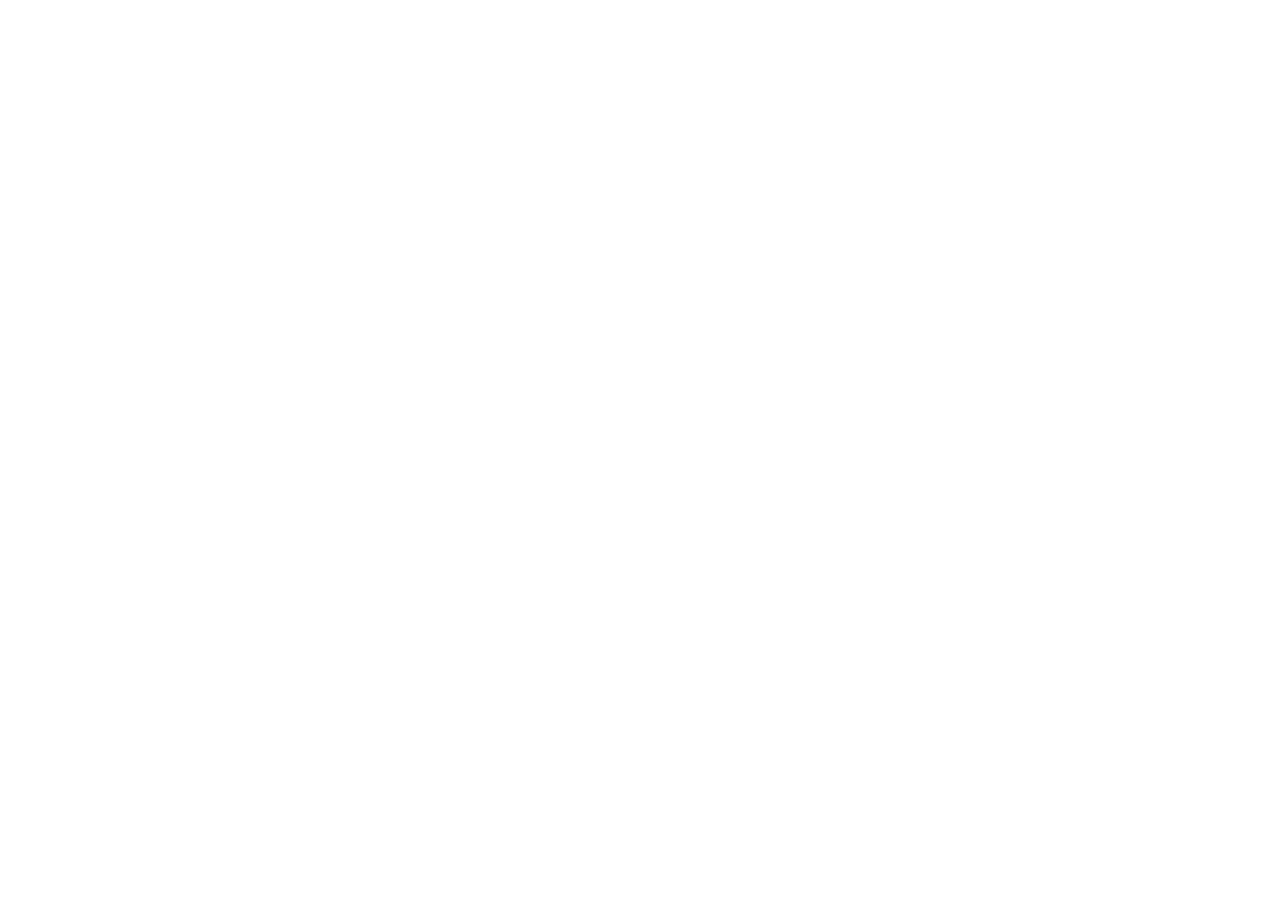
==== FrontEnd/login.html @ 94660f0f "création de login.html, login.js" ====
<!DOCTYPE html>
<html lang="fr">

<head>
    <meta charset="UTF-8">
    <title>Sophie Bluel - Architecte d'intérieur</title>
    <meta name="viewport" content="width=device-width, initial-scale=1.0">
    <link rel="preconnect" href="https://fonts.googleapis.com">
    <link rel="preconnect" href="https://fonts.gstatic.com" crossorigin>
    <link href="https://fonts.googleapis.com/css2?family=Syne:wght@700;800&family=Work+Sans&display=swap"
        rel="stylesheet">
    <meta name="description" content="">
    <link rel="stylesheet" href="./assets/style.css">
    <script src="../backend/login.js</script>
</head>
---- FrontEnd/assets/style.css ----
/* http://meyerweb.com/eric/tools/css/reset/
   v2.0 | 20110126
   License: none (public domain)
*/

html, body, div, span, applet, object, iframe,
h1, h2, h3, h4, h5, h6, p, blockquote, pre,
a, abbr, acronym, address, big, cite, code,
del, dfn, em, img, ins, kbd, q, s, samp,
small, strike, strong, sub, sup, tt, var,
b, u, i, center,
dl, dt, dd, ol, ul, li,
fieldset, form, label, legend,
table, caption, tbody, tfoot, thead, tr, th, td,
article, aside, canvas, details, embed,
figure, figcaption, footer, header, hgroup,
menu, nav, output, ruby, section, summary,
time, mark, audio, video {
	margin: 0;
	padding: 0;
	border: 0;
	font-size: 100%;
	font: inherit;
	vertical-align: baseline;
}
/* HTML5 display-role reset for older browsers */
article, aside, details, figcaption, figure,
footer, header, hgroup, menu, nav, section {
	display: block;
}
body {
	line-height: 1;
}
ol, ul {
	list-style: none;
}
blockquote, q {
	quotes: none;
}
blockquote:before, blockquote:after,
q:before, q:after {
	content: '';
	content: none;
}
table {
	border-collapse: collapse;
	border-spacing: 0;
}
/** end reset css**/
body {
	max-width: 1140px;
	margin:auto;
	font-family: 'Work Sans' ;
	font-size: 14px;
}
header {
	display: flex;
	justify-content: space-between;
	margin: 50px 0
}
section {
	margin: 50px 0
}

h1{
	display: flex;
	flex-direction: column;
	font-family: 'Syne';
	font-size: 22px;
	font-weight: 800;
	color: #B1663C
}

h1 > span {
	font-family: 'Work Sans';
	font-size:10px;
	letter-spacing: 0.1em;
;
}

h2{
	font-family: 'Syne';
	font-weight: 700;
	font-size: 30px;
	color: #1D6154
}
nav ul {
	display: flex;
	align-items: center;
	list-style-type: none;

}
nav li {
	padding: 0 10px;
	font-size: 1.2em;
}

li:hover {
	color: #B1663C;
}
#introduction {
	display: flex;
	align-items: center;
}
#introduction figure {
	flex: 1
}
#introduction img {
	display: block;
	margin: auto;
	width: 80%;
}

#introduction article {
	flex: 1
}
#introduction h2 {
	margin-bottom: 1em;
}

#introduction p {
	margin-bottom: 0.5em;
}
#portfolio h2 {
	text-align: center;
	margin-bottom: 1em;
}
.gallery {
	width: 100%;
	display: grid;
	grid-template-columns: 1fr 1fr 1fr;
	grid-column-gap: 20px;
	grid-row-gap: 20px;
}

.gallery img {
	width: 100%;

}
#contact {
	width: 50%;
margin: auto;
}
#contact > * {
	text-align: center;

}
#contact h2{
	margin-bottom: 20px;
}
#contact form {
	text-align: left;
	margin-top:30px;
	display: flex;
	flex-direction: column;
}

#contact input {
	height: 50px;
	font-size: 1.2em;
	border: none;
	box-shadow: 0px 4px 14px rgba(0, 0, 0, 0.09);
}
#contact label {
	margin: 2em 0 1em 0;
}
#contact textarea {
	border: none;
	box-shadow: 0px 4px 14px rgba(0, 0, 0, 0.09);
}

input[type="submit"]{
	font-family: 'Syne';
	font-weight: 700;
	color: white;
	background-color: #1D6154;
	margin : 2em auto ;
	width: 180px;
	text-align: center;
	border-radius: 60px ;
}

footer nav ul {
	display: flex;
	justify-content: flex-end;
	margin: 2em
}
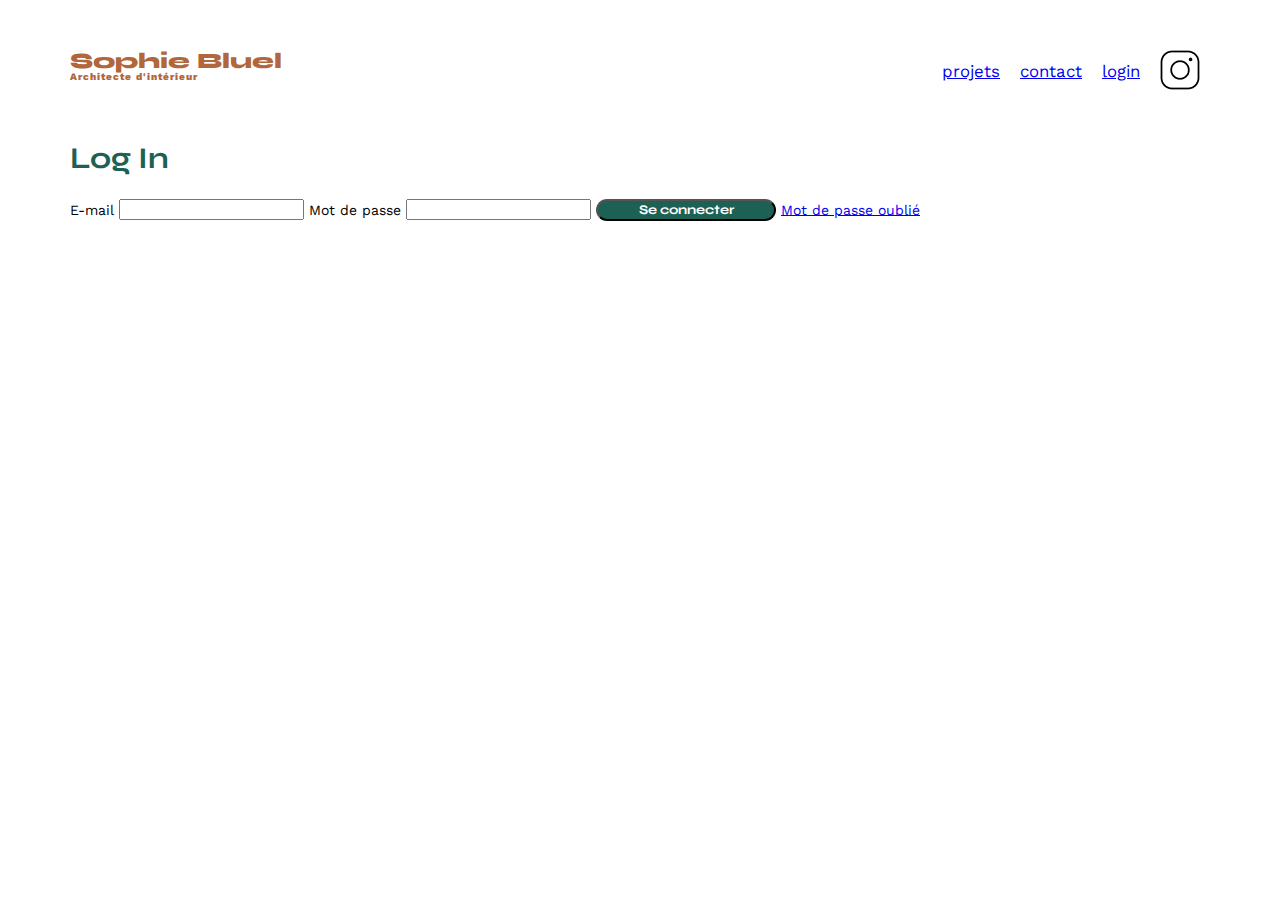
==== commit eec80609: "création html login" ====
--- a/FrontEnd/login.html
+++ b/FrontEnd/login.html
@@ -11,6 +11,44 @@
         rel="stylesheet">
     <meta name="description" content="">
     <link rel="stylesheet" href="./assets/style.css">
-    <script src="../backend/login.js</script>
+    <script src="../backend/login.js"> </script>
 </head>
 
+<body>
+    <header>
+        <h1>Sophie Bluel <span>Architecte d'intérieur</span></h1>
+        <nav>
+            <ul>
+                <li> <a href="index.html">projets</a></li>
+                <li> <a href="#">contact</a></li>
+                <li> <a href="login.html"> login</a></li>
+                <li> <img src="./assets/icons/instagram.png" alt="Instagram"></li>
+            </ul>
+        </nav>
+    </header>
+
+    <main>
+        <section class="login">
+            <h2>Log In</h2>
+            <form>
+                <label for="email"> E-mail</label>
+                <input class="login1" type="email" id="email">
+                <label for="password"> Mot de passe</label>
+                <input class="login2" type="password" id="password">
+                <input type="submit" id="submit" value="Se connecter">
+                <a class="login3" href="#">Mot de passe oublié</a>
+            </form>
+
+
+
+
+
+
+        </section>
+    </main>
+
+
+
+
+
+</body>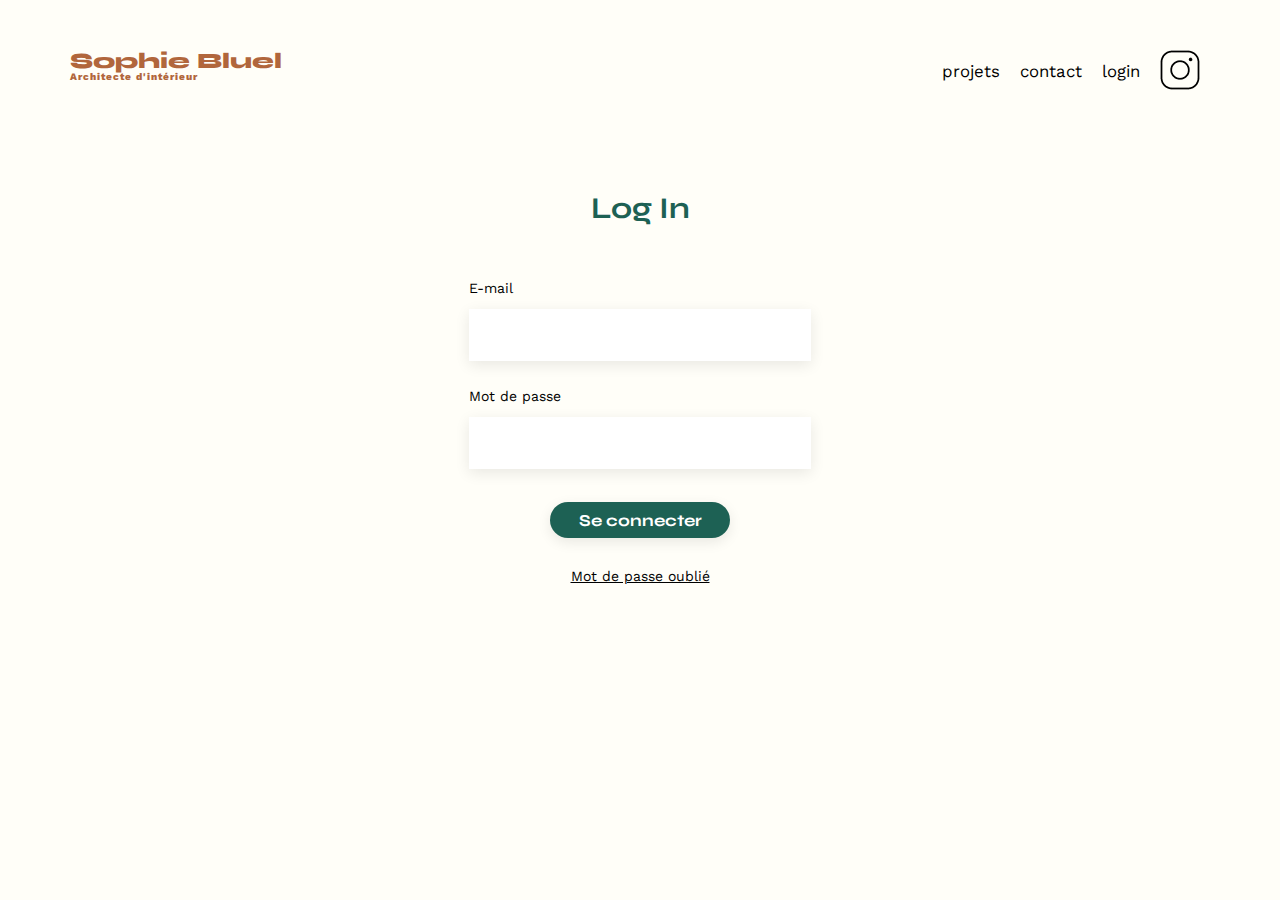
==== commit 79d042f5: "deplacement du script en bas du html. ajout des filtres dans le JS." ====
--- a/FrontEnd/login.html
+++ b/FrontEnd/login.html
@@ -11,7 +11,7 @@
         rel="stylesheet">
     <meta name="description" content="">
     <link rel="stylesheet" href="./assets/style.css">
-    <script src="../backend/login.js"> </script>
+    <script src="assets/login.js"> </script>
 </head>
 
 <body>
--- a/FrontEnd/assets/style.css
+++ b/FrontEnd/assets/style.css
@@ -3,19 +3,88 @@
    License: none (public domain)
 */
 
-html, body, div, span, applet, object, iframe,
-h1, h2, h3, h4, h5, h6, p, blockquote, pre,
-a, abbr, acronym, address, big, cite, code,
-del, dfn, em, img, ins, kbd, q, s, samp,
-small, strike, strong, sub, sup, tt, var,
-b, u, i, center,
-dl, dt, dd, ol, ul, li,
-fieldset, form, label, legend,
-table, caption, tbody, tfoot, thead, tr, th, td,
-article, aside, canvas, details, embed,
-figure, figcaption, footer, header, hgroup,
-menu, nav, output, ruby, section, summary,
-time, mark, audio, video {
+html,
+body,
+div,
+span,
+applet,
+object,
+iframe,
+h1,
+h2,
+h3,
+h4,
+h5,
+h6,
+p,
+blockquote,
+pre,
+a,
+abbr,
+acronym,
+address,
+big,
+cite,
+code,
+del,
+dfn,
+em,
+img,
+ins,
+kbd,
+q,
+s,
+samp,
+small,
+strike,
+strong,
+sub,
+sup,
+tt,
+var,
+b,
+u,
+i,
+center,
+dl,
+dt,
+dd,
+ol,
+ul,
+li,
+fieldset,
+form,
+label,
+legend,
+table,
+caption,
+tbody,
+tfoot,
+thead,
+tr,
+th,
+td,
+article,
+aside,
+canvas,
+details,
+embed,
+figure,
+figcaption,
+footer,
+header,
+hgroup,
+menu,
+nav,
+a,
+output,
+ruby,
+section,
+summary,
+time,
+mark,
+audio,
+video {
 	margin: 0;
 	padding: 0;
 	border: 0;
@@ -23,46 +92,74 @@
 	font: inherit;
 	vertical-align: baseline;
 }
+
 /* HTML5 display-role reset for older browsers */
-article, aside, details, figcaption, figure,
-footer, header, hgroup, menu, nav, section {
+article,
+aside,
+details,
+figcaption,
+figure,
+footer,
+header,
+hgroup,
+menu,
+nav,
+section {
 	display: block;
 }
+
 body {
 	line-height: 1;
-}
-ol, ul {
+	background-color: #FFFEF8;
+}
+
+ol,
+ul {
 	list-style: none;
 }
-blockquote, q {
+
+blockquote,
+q {
 	quotes: none;
 }
-blockquote:before, blockquote:after,
-q:before, q:after {
+
+blockquote:before,
+blockquote:after,
+q:before,
+q:after {
 	content: '';
 	content: none;
 }
+
 table {
 	border-collapse: collapse;
 	border-spacing: 0;
 }
+
 /** end reset css**/
 body {
 	max-width: 1140px;
-	margin:auto;
-	font-family: 'Work Sans' ;
+	margin: auto;
+	font-family: 'Work Sans';
 	font-size: 14px;
 }
+
 header {
 	display: flex;
 	justify-content: space-between;
 	margin: 50px 0
 }
+
+a {
+	text-decoration: none;
+	color: black;
+}
+
 section {
 	margin: 50px 0
 }
 
-h1{
+h1 {
 	display: flex;
 	flex-direction: column;
 	font-family: 'Syne';
@@ -71,25 +168,27 @@
 	color: #B1663C
 }
 
-h1 > span {
+h1>span {
 	font-family: 'Work Sans';
-	font-size:10px;
+	font-size: 10px;
 	letter-spacing: 0.1em;
-;
-}
-
-h2{
+	;
+}
+
+h2 {
 	font-family: 'Syne';
 	font-weight: 700;
 	font-size: 30px;
 	color: #1D6154
 }
+
 nav ul {
 	display: flex;
 	align-items: center;
 	list-style-type: none;
 
 }
+
 nav li {
 	padding: 0 10px;
 	font-size: 1.2em;
@@ -98,13 +197,16 @@
 li:hover {
 	color: #B1663C;
 }
+
 #introduction {
 	display: flex;
 	align-items: center;
 }
+
 #introduction figure {
 	flex: 1
 }
+
 #introduction img {
 	display: block;
 	margin: auto;
@@ -114,6 +216,7 @@
 #introduction article {
 	flex: 1
 }
+
 #introduction h2 {
 	margin-bottom: 1em;
 }
@@ -121,10 +224,12 @@
 #introduction p {
 	margin-bottom: 0.5em;
 }
+
 #portfolio h2 {
 	text-align: center;
 	margin-bottom: 1em;
 }
+
 .gallery {
 	width: 100%;
 	display: grid;
@@ -137,20 +242,24 @@
 	width: 100%;
 
 }
+
 #contact {
 	width: 50%;
-margin: auto;
-}
-#contact > * {
-	text-align: center;
-
-}
-#contact h2{
+	margin: auto;
+}
+
+#contact>* {
+	text-align: center;
+
+}
+
+#contact h2 {
 	margin-bottom: 20px;
 }
+
 #contact form {
 	text-align: left;
-	margin-top:30px;
+	margin-top: 30px;
 	display: flex;
 	flex-direction: column;
 }
@@ -161,28 +270,116 @@
 	border: none;
 	box-shadow: 0px 4px 14px rgba(0, 0, 0, 0.09);
 }
+
 #contact label {
 	margin: 2em 0 1em 0;
 }
+
 #contact textarea {
 	border: none;
 	box-shadow: 0px 4px 14px rgba(0, 0, 0, 0.09);
 }
 
-input[type="submit"]{
+input[type="submit"] {
 	font-family: 'Syne';
 	font-weight: 700;
 	color: white;
 	background-color: #1D6154;
-	margin : 2em auto ;
+	margin: 2em auto;
 	width: 180px;
 	text-align: center;
-	border-radius: 60px ;
+	border-radius: 60px;
+}
+
+/* PAGE LOGIN */
+
+.login {
+	width: 30%;
+	margin: auto;
+	text-align: center;
+	margin-top: 100px;
+}
+
+.login h2 {
+	margin-bottom: 20px;
+}
+
+.login form {
+	display: flex;
+	flex-direction: column;
+	text-align: left;
+	margin-top: 30px;
+}
+
+.login form label {
+	margin: 2em 0 1em 0;
+}
+
+.login form input {
+	height: 50px;
+	border: none;
+	font-size: 1.2em;
+	box-shadow: 0px 4px 14px rgba(0, 0, 0, 0.09);
+	outline: none;
+}
+
+.login form input[type="submit"] {
+	font-family: 'Syne';
+	font-weight: 700;
+	color: white;
+	background-color: #1D6154;
+	margin: 2em auto 0 auto;
+	width: 180px;
+	text-align: center;
+	border-radius: 60px;
+	height: 36px;
+}
+
+.login form a {
+	margin: 31px auto 0px auto;
+	text-decoration: underline;
+}
+
+
+/*classe pour les filtres*/
+
+.categories {
+	display: flex;
+	justify-content: center;
+	margin: 50px 0px;
+}
+
+.button {
+	font-family: 'Syne';
+	font-style: normal;
+	font-weight: 700;
+	font-size: 16px;
+	line-height: 19px;
+	text-align: center;
+	height: 37px;
+	padding: 0 1.6rem;
+	color: #1D6154;
+	background-color: transparent;
+	border: 1px solid #1D6154;
+	border-radius: 60px;
+	margin: 0px 5px;
+	cursor: pointer;
+}
+
+/* gallery */
+
+figcaption {
+	color: #3D3D3D;
+	font-size: 13px;
+	font-family: Work Sans;
+	font-weight: 400;
+	word-wrap: break-word;
+	margin-top: 10px;
+	margin-bottom: 0px;
 }
 
 footer nav ul {
 	display: flex;
 	justify-content: flex-end;
 	margin: 2em
-}
-
+}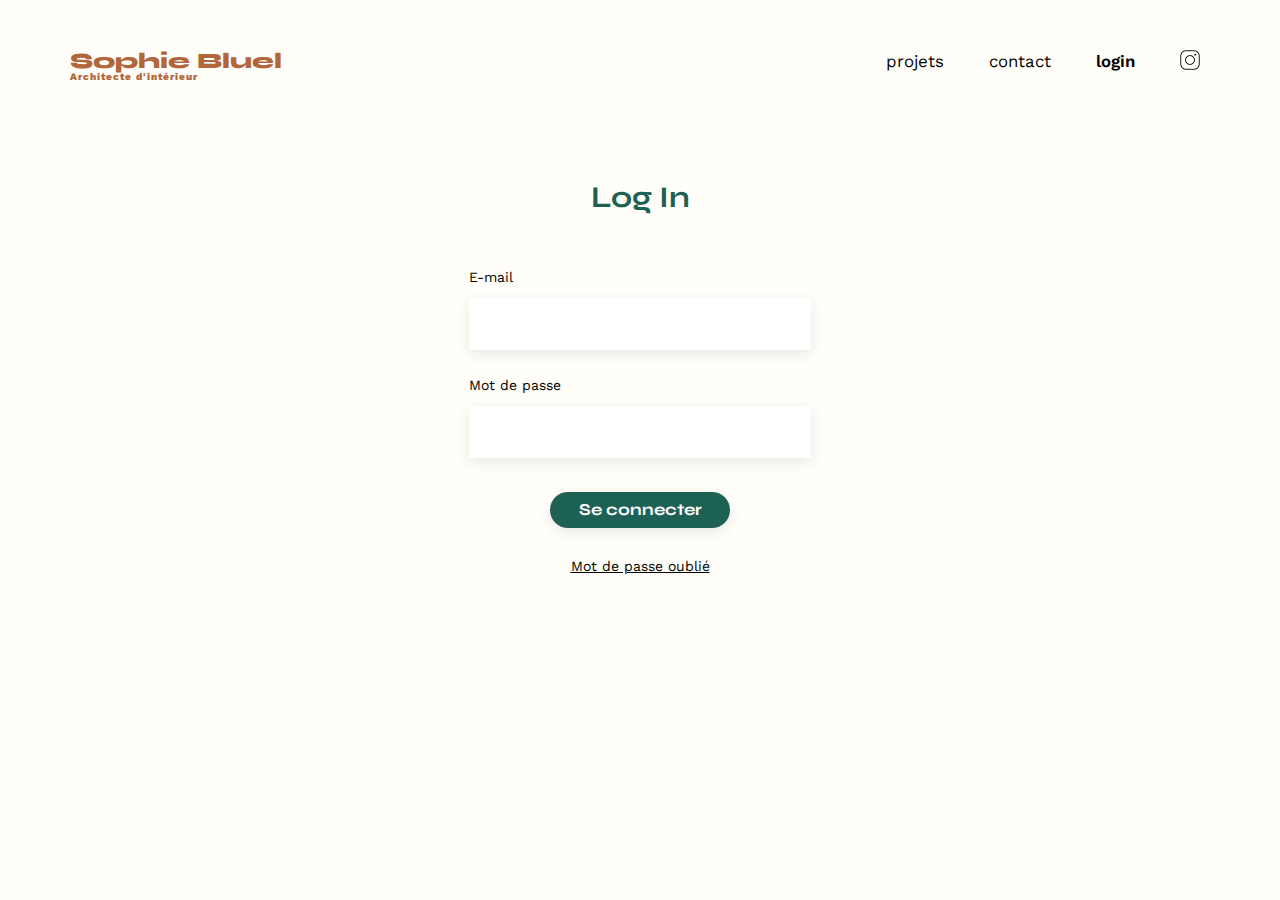
==== commit bbf43296: "Création+CSS de errormessage red, div h2modal, filtres button-active" ====
--- a/FrontEnd/login.html
+++ b/FrontEnd/login.html
@@ -7,21 +7,23 @@
     <meta name="viewport" content="width=device-width, initial-scale=1.0">
     <link rel="preconnect" href="https://fonts.googleapis.com">
     <link rel="preconnect" href="https://fonts.gstatic.com" crossorigin>
-    <link href="https://fonts.googleapis.com/css2?family=Syne:wght@700;800&family=Work+Sans&display=swap"
-        rel="stylesheet">
+	<link href="https://fonts.googleapis.com/css2?family=Syne:wght@400;500;600;700;800&
+	family=Work+Sans:ital,wght@0,100;0,200;0,300;0,400;0,500;0,600;0,700;0,800;0,900;1,100;1,200;1,300;1,
+	400;1,500;1,600;1,700;1,800;1,900&display=swap" rel="stylesheet">
     <meta name="description" content="">
     <link rel="stylesheet" href="./assets/style.css">
     <script src="assets/login.js"> </script>
 </head>
 
 <body>
+    <div class="maincontainer">
     <header>
         <h1>Sophie Bluel <span>Architecte d'intérieur</span></h1>
         <nav>
             <ul>
                 <li> <a href="index.html">projets</a></li>
                 <li> <a href="#">contact</a></li>
-                <li> <a href="login.html"> login</a></li>
+                <li> <a href="login.html" class="active"> login</a></li>
                 <li> <img src="./assets/icons/instagram.png" alt="Instagram"></li>
             </ul>
         </nav>
@@ -50,5 +52,5 @@
 
 
 
-
+</div>
 </body>--- a/FrontEnd/assets/style.css
+++ b/FrontEnd/assets/style.css
@@ -5,6 +5,7 @@
 
 html,
 body,
+.maincontainer,
 div,
 span,
 applet,
@@ -137,7 +138,7 @@
 }
 
 /** end reset css**/
-body {
+.maincontainer {
 	max-width: 1140px;
 	margin: auto;
 	font-family: 'Work Sans';
@@ -186,6 +187,8 @@
 	display: flex;
 	align-items: center;
 	list-style-type: none;
+	gap: 25px;
+	/*Ajout du gap*/
 
 }
 
@@ -194,6 +197,11 @@
 	font-size: 1.2em;
 }
 
+nav li img {
+	width: 20px;
+	height: 20px;
+}
+
 li:hover {
 	color: #B1663C;
 }
@@ -201,6 +209,9 @@
 #introduction {
 	display: flex;
 	align-items: center;
+	margin-left: 75px;
+	/* MODIFICATION DE LIMAGE ET DU TXT qui etaient trop gros+ pas centré+couleur grise*/
+	gap: 40px;
 }
 
 #introduction figure {
@@ -208,13 +219,15 @@
 }
 
 #introduction img {
+	/* MODIFICATION DE LIMAGE ET DU TXT qui etaient trop gros+ pas centré+couleur grise*/
 	display: block;
 	margin: auto;
-	width: 80%;
+	width: 474px;
+	height: 355px;
 }
 
 #introduction article {
-	flex: 1
+	flex: 1;
 }
 
 #introduction h2 {
@@ -222,20 +235,20 @@
 }
 
 #introduction p {
-	margin-bottom: 0.5em;
-}
-
-#portfolio h2 {
-	text-align: center;
 	margin-bottom: 1em;
+	width: 404px;
+	color: #3D3D3D;
 }
 
 .gallery {
 	width: 100%;
 	display: grid;
-	grid-template-columns: 1fr 1fr 1fr;
+	justify-content: center;
+	grid-template-columns: 0fr 0fr 0fr;
+	/* Modification de la grid pour que 
+	toute les images fassent la mm taille + centrée= espace en bas*/
 	grid-column-gap: 20px;
-	grid-row-gap: 20px;
+	grid-row-gap: 45px;
 }
 
 .gallery img {
@@ -246,6 +259,11 @@
 #contact {
 	width: 50%;
 	margin: auto;
+	padding-top: 30px;
+	display: flex;
+	flex-direction: column;
+	align-content: center;
+	justify-content: center;
 }
 
 #contact>* {
@@ -259,13 +277,16 @@
 
 #contact form {
 	text-align: left;
-	margin-top: 30px;
+	padding-top: 30px;
 	display: flex;
 	flex-direction: column;
+	justify-content: center;
+	margin: auto;
 }
 
 #contact input {
 	height: 50px;
+	width: 379px;
 	font-size: 1.2em;
 	border: none;
 	box-shadow: 0px 4px 14px rgba(0, 0, 0, 0.09);
@@ -278,20 +299,26 @@
 #contact textarea {
 	border: none;
 	box-shadow: 0px 4px 14px rgba(0, 0, 0, 0.09);
-}
-
-input[type="submit"] {
+	width: 379px;
+}
+
+#contact form input[type="submit"] {
 	font-family: 'Syne';
 	font-weight: 700;
 	color: white;
 	background-color: #1D6154;
-	margin: 2em auto;
 	width: 180px;
 	text-align: center;
 	border-radius: 60px;
+	margin: 2em auto 2em auto;
 }
 
 /* PAGE LOGIN */
+
+.active {
+	font-weight: 600;
+}
+
 
 .login {
 	width: 30%;
@@ -340,13 +367,40 @@
 	text-decoration: underline;
 }
 
+.errorMessage {
+	color: red;
+}
+
+/* Top Bar Mode edition */
+
+.TopBar {
+	background-color: black;
+	height: 50px;
+	display: flex;
+	align-items: center;
+	justify-content: center;
+	gap: 10px;
+	padding: 0;
+}
+
+.TopBar span,
+.fa-regular,
+.fa-pen-to-square {
+	color: white;
+	font-size: 16px;
+	font-family: Work Sans;
+	font-weight: 400;
+	word-wrap: break-word
+}
 
 /*classe pour les filtres*/
 
 .categories {
 	display: flex;
 	justify-content: center;
-	margin: 50px 0px;
+	margin-bottom: 50px;
+	margin-top: -30px;
+	/* Pour combler l'espace créer a son apparition*/
 }
 
 .button {
@@ -366,7 +420,45 @@
 	cursor: pointer;
 }
 
+.button-active {
+	font-family: 'Syne';
+	font-style: normal;
+	font-weight: 700;
+	font-size: 16px;
+	line-height: 19px;
+	text-align: center;
+	height: 37px;
+	padding: 0 1.6rem;
+	color: white;
+	background-color: #1D6154;
+	border: 1px solid #1D6154;
+	border-radius: 60px;
+	margin: 0px 5px;
+	cursor: pointer;
+}
+
+
 /* gallery */
+
+.H2modal {
+    display: flex;
+    text-align: center;
+    margin-bottom: 7em;
+    margin-top: 9em;
+    justify-content: center;
+    gap: 30px;
+}
+
+.js-modal{
+	/*Display : none */
+	margin-right: -112px;
+    margin-top: 6px;
+}
+
+.js-modal i {
+	margin-right: 5px;
+    color: black;
+}
 
 figcaption {
 	color: #3D3D3D;
@@ -378,6 +470,275 @@
 	margin-bottom: 0px;
 }
 
+.gallery figure {
+	width: 310px;
+	/*Modification de la taille des image trop grosses par defaut*/
+	height: 413px;
+}
+
+/*Modal1 Gallery*/
+
+.modal {
+	position: fixed;
+	display: flex;
+	align-items: center;
+	justify-content: center;
+	top: 0;
+	left: 0;
+	width: 100%;
+	height: 100%;
+	background: rgba(0, 0, 0, 0.2);
+}
+
+.modal-wrapper {
+	background-color: white;
+	position: absolute;
+	height: auto;
+	width: auto;
+	border-radius: 10px;
+	display: flex;
+	flex-direction: column;
+	align-items: center;
+}
+
+.js-modal-close {
+	cursor: pointer;
+	position: relative;
+	border: none;
+	color: black;
+	margin-left: auto;
+	margin-top: 15px;
+	margin-bottom: 10px;
+	border-radius: 10px;
+	font-size: 20px;
+	background-color: #FFFFFF;
+	top: 5px;
+	right: 35px;
+	cursor: pointer;
+}
+
+.modal-title {
+	display: flex;
+	justify-content: center;
+	margin: auto;
+	color: black;
+	font-size: 26px;
+	font-family: Work Sans;
+	font-weight: 400;
+	word-wrap: break-word
+}
+
+
+.js-modal-gallery {
+	display: flex;
+	flex-direction: row;
+	flex-wrap: wrap;
+	margin: 50px 90px 0px 90px;
+	padding-bottom: 40px;
+	width: 437px;
+	/*La taille de la gallery qui influe sur la modale avec les margin*/
+	border-bottom: 1px solid #B3B3B3;
+}
+
+.modal-image {
+	display: flex;
+	flex-direction: row;
+	margin-bottom: 25px;
+	width: 77px;
+	margin-right: 10px;
+}
+
+.modal-image img {
+	width: 77px;
+	height: 105px;
+	object-fit: cover;
+	margin-bottom: 5px;
+}
+
+.fa-trash-can {
+	color: white;
+	background: #000000;
+	border-radius: 2px;
+	width: 8px;
+	height: 10px;
+	padding: 3px 4px;
+	font-size: 10px;
+	position: relative;
+	top: 5px;
+	right: 20px;
+}
+
+.js-modal-addButton {
+	width: 237px;
+	height: 36px;
+	border: none;
+	margin: 40px auto 40px auto;
+	font-family: Syne;
+	font-style: normal;
+	font-weight: 500;
+	font-size: 14px;
+	line-height: 36px;
+	text-align: center;
+	color: #ffffff;
+	background: #1d6154;
+	border-radius: 60px;
+	cursor: pointer;
+}
+
+/* Modal2 Add Photo*/
+
+.modal-add-buttons {
+	display: flex;
+	flex-direction: row;
+	justify-content: space-between;
+	gap: 494px;
+	border: none;
+	color: black;
+	border-radius: 10px;
+	font-size: 20px;
+	background-color: #FFFFFF;
+	margin-top: 20px;
+	margin-bottom: 10px;
+}
+
+.js-modal-return {
+	cursor: pointer;
+	position: relative;
+	border: none;
+	color: black;
+	border-radius: 10px;
+	font-size: 20px;
+	background-color: #FFFFFF;
+}
+
+.js-modal2-close {
+	cursor: pointer;
+	position: relative;
+	border: none;
+	color: black;
+	/* margin-left: auto; */
+	/* margin-top: 15px; */
+	/* margin-bottom: 10px; */
+	border-radius: 10px;
+	font-size: 20px;
+	background-color: #FFFFFF;
+	/* top: 5px; */
+	/* right: 35px; */
+}
+
+.modal-add-form {
+	display: flex;
+	flex-direction: column;
+	align-items: center;
+	margin: 50px 90px 0px 90px;
+}
+
+.form-group-photo {
+	display: flex;
+	flex-direction: column;
+	justify-content: center;
+	align-items: center;
+	background-color: #E8F1F6;
+	width: 437px;
+	height: 169px;
+	border-radius: 2px;
+	gap: 7px
+}
+
+.form-group-photo img {
+	height: 169px;
+}
+
+.form-group-photo i {
+	font-size: 76px;
+	color: #B9C5CC;
+}
+
+.form-group-photo label {
+	width: 173px;
+	height: 36px;
+	border: none;
+	font-family: 'Work Sans';
+	font-style: normal;
+	font-weight: 500;
+	font-size: 14px;
+	line-height: 36px;
+	text-align: center;
+	color: #306685;
+	background: #CBD6DC;
+	border-radius: 60px;
+	cursor: pointer;
+}
+
+.form-group-photo input {
+	width: 163px;
+	height: 30px;
+	position: absolute;
+	top: 238px;
+}
+
+.form-group-photo span {
+	color: #444444;
+	font-size: 10px;
+	font-family: Work Sans;
+	font-weight: 350;
+	word-wrap: break-word;
+}
+
+.form-group-title,
+.form-group-id {
+	display: flex;
+	flex-direction: column;
+	width: 437px;
+}
+
+.form-group-title label {
+	margin: 2.5em 0 1em 0;
+}
+
+.form-group-title input {
+	/*Les même reglages que les autres input sauf la width*/
+	height: 50px;
+	font-size: 1.2em;
+	border: none;
+	box-shadow: 0px 4px 14px rgba(0, 0, 0, 0.09);
+}
+
+.form-group-id {
+	padding-bottom: 50px;
+	border-bottom: 1px solid #B3B3B3;
+}
+
+.form-group-id label {
+	margin: 2em 0 1em 0;
+}
+
+.form-group-id select {
+	height: 50px;
+	font-size: 1.2em;
+	border: none;
+	box-shadow: 0px 4px 14px rgba(0, 0, 0, 0.09);
+}
+
+.js-modal2-addButton {
+	width: 237px;
+	height: 36px;
+	border: none;
+	margin: 40px auto 40px auto;
+	font-family: Syne;
+	font-style: normal;
+	font-weight: 500;
+	font-size: 14px;
+	line-height: 36px;
+	text-align: center;
+	color: #ffffff;
+	background: #1d6154;
+	/*METTRE EN GRIS*/
+	border-radius: 60px;
+	cursor: pointer;
+}
+
+
 footer nav ul {
 	display: flex;
 	justify-content: flex-end;
